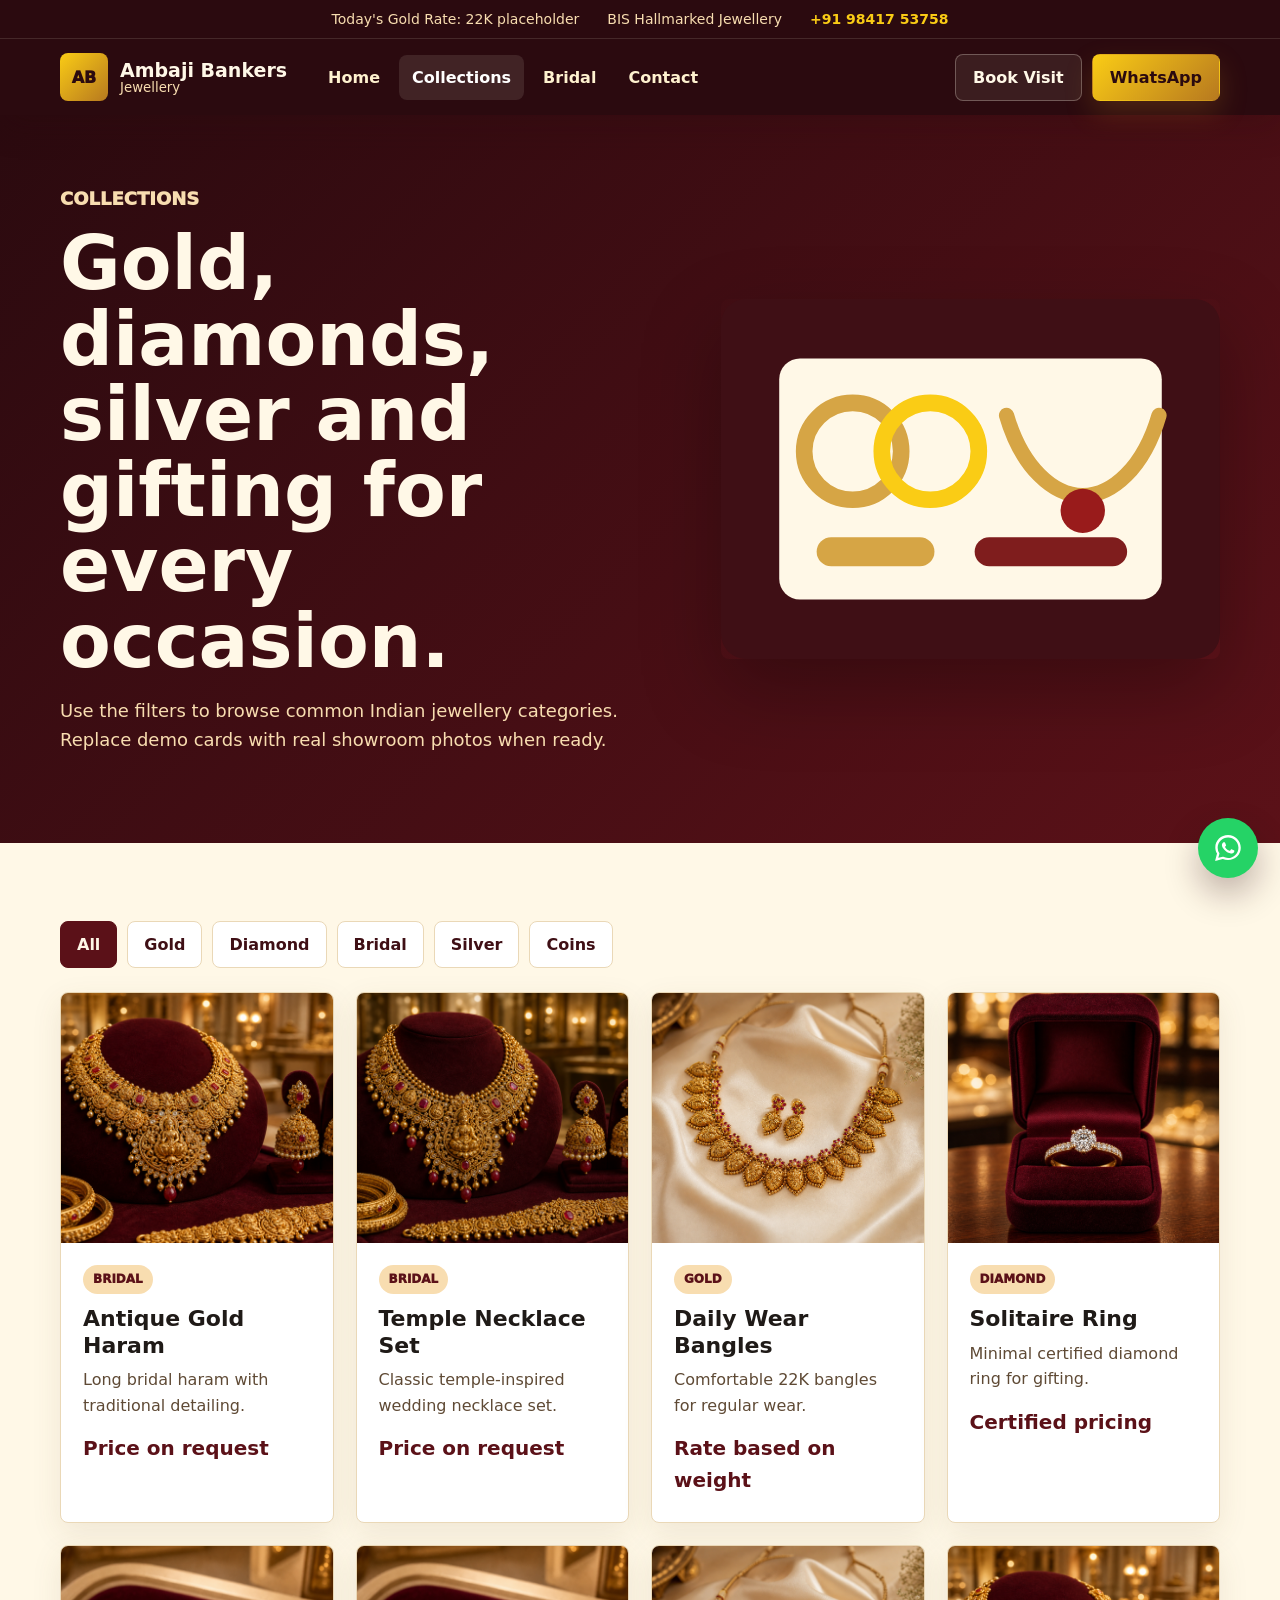
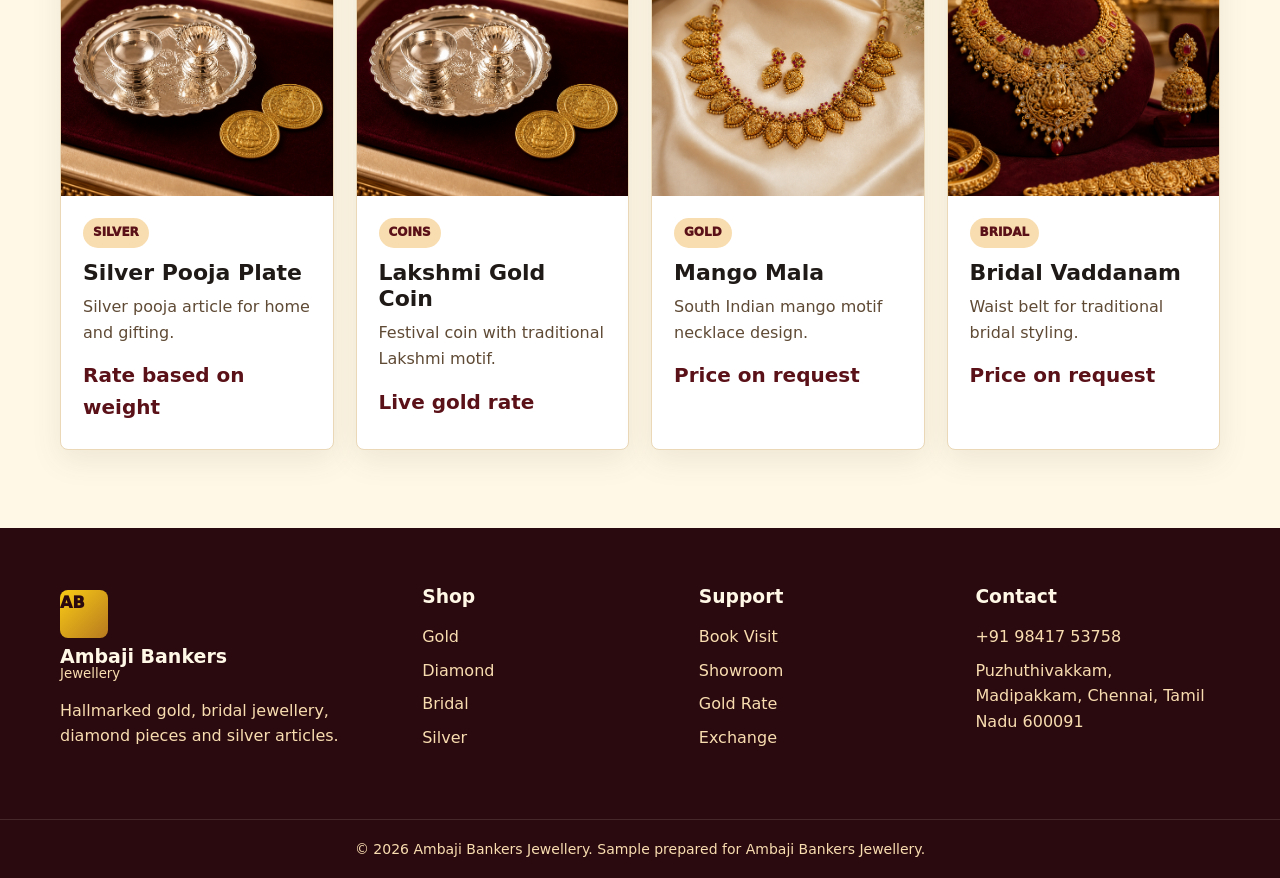
==== collections.html @ 3925c7f9 "Use prospect WhatsApp on floating chat button Route floating WhatsApp to Ambaji shop number instead " ====
<!DOCTYPE html>
<html lang="en">
  <head>
    <meta charset="UTF-8" />
    <meta name="viewport" content="width=device-width, initial-scale=1.0" />
    <title>Collections | Ambaji Bankers Jewellery</title>
    <meta name="description" content="Browse gold, diamond, bridal, silver and coin jewellery collections." />
    <link rel="stylesheet" href="styles.css" />
  </head>
  <body data-page="collections">
    <header class="site-header">
      <div class="top-bar"><span>Today's Gold Rate: 22K placeholder</span><span>BIS Hallmarked Jewellery</span><a href="tel:+919841753758">+91 98417 53758</a></div>
      <nav class="navbar" aria-label="Primary navigation">
        <a class="brand" href="index.html"><span class="brand-mark">AB</span><span><strong>Ambaji Bankers</strong><small>Jewellery</small></span></a>
        <button class="menu-toggle" type="button" aria-expanded="false" aria-controls="mobile-menu"><span></span><span></span><span></span><span class="sr-only">Open menu</span></button>
        <div class="nav-links"><a href="index.html">Home</a><a class="active" href="collections.html">Collections</a><a href="bridal.html">Bridal</a><a href="contact.html">Contact</a></div>
        <div class="nav-actions"><a class="ghost-button" href="contact.html#appointment">Book Visit</a><a class="primary-button" href="https://wa.me/919841753758">WhatsApp</a></div>
      </nav>
      <div class="mobile-menu" id="mobile-menu" hidden><a href="index.html">Home</a><a href="collections.html">Collections</a><a href="bridal.html">Bridal</a><a href="contact.html">Contact</a></div>
    </header>

    <main>
      <section class="page-hero">
        <div class="section-inner page-hero-grid">
          <div>
            <p class="eyebrow">Collections</p>
            <h1>Gold, diamonds, silver and gifting for every occasion.</h1>
            <p>Use the filters to browse common Indian jewellery categories. Replace demo cards with real showroom photos when ready.</p>
          </div>
          <img src="assets/collection-tray.svg" alt="Jewellery collection tray" />
        </div>
      </section>

      <section class="section">
        <div class="section-inner">
          <div class="filter-tabs" data-filter-group="products">
            <button class="active" type="button" data-filter="all">All</button>
            <button type="button" data-filter="gold">Gold</button>
            <button type="button" data-filter="diamond">Diamond</button>
            <button type="button" data-filter="bridal">Bridal</button>
            <button type="button" data-filter="silver">Silver</button>
            <button type="button" data-filter="coins">Coins</button>
          </div>
          <div class="product-grid full" data-render="products"></div>
        </div>
      </section>
    </main>

    <footer class="site-footer">
      <div class="section-inner footer-grid">
        <div><a class="brand footer-brand" href="index.html"><span class="brand-mark">AB</span><span><strong>Ambaji Bankers</strong><small>Jewellery</small></span></a><p>Hallmarked gold, bridal jewellery, diamond pieces and silver articles.</p></div>
        <div><h3>Shop</h3><a href="#gold">Gold</a><a href="#diamond">Diamond</a><a href="bridal.html">Bridal</a><a href="#silver">Silver</a></div>
        <div><h3>Support</h3><a href="contact.html#appointment">Book Visit</a><a href="contact.html">Showroom</a><a href="contact.html">Gold Rate</a><a href="contact.html">Exchange</a></div>
        <div><h3>Contact</h3><a href="tel:+919841753758">+91 98417 53758</a><span>Puzhuthivakkam, Madipakkam, Chennai, Tamil Nadu 600091</span></div>
      </div>
      <div class="footer-bottom">&copy; 2026 Ambaji Bankers Jewellery. Sample prepared for Ambaji Bankers Jewellery.</div>
    </footer>
    <script src="script.js"></script>
  </body>
</html>
---- styles.css ----
:root {
  --maroon-950: #2b0a0f;
  --maroon-900: #3f0f15;
  --maroon-800: #5b1118;
  --gold-600: #b7791f;
  --gold-500: #d6a545;
  --gold-400: #facc15;
  --ivory: #fff8e7;
  --cream: #f8ead2;
  --charcoal: #1f1a17;
  --brown: #5f4a35;
  --line: #ead8b7;
  --white: #ffffff;
  --shadow: 0 18px 50px rgba(43, 10, 15, 0.18);
  --max: 1160px;
}

* {
  box-sizing: border-box;
}

html {
  scroll-behavior: smooth;
}

body {
  margin: 0;
  font-family: system-ui, -apple-system, BlinkMacSystemFont, "Segoe UI", sans-serif;
  color: var(--charcoal);
  background: var(--ivory);
  line-height: 1.6;
}

body.menu-open {
  overflow: hidden;
}

img {
  display: block;
  max-width: 100%;
}

a {
  color: inherit;
  text-decoration: none;
}

button,
input,
select,
textarea {
  font: inherit;
}

button {
  cursor: pointer;
}

.sr-only {
  position: absolute;
  width: 1px;
  height: 1px;
  padding: 0;
  margin: -1px;
  overflow: hidden;
  clip: rect(0, 0, 0, 0);
  white-space: nowrap;
  border: 0;
}

.site-header {
  position: sticky;
  top: 0;
  z-index: 50;
  color: var(--ivory);
  background: var(--maroon-950);
  box-shadow: 0 12px 30px rgba(43, 10, 15, 0.22);
}

.top-bar {
  display: flex;
  justify-content: center;
  gap: 28px;
  padding: 8px 20px;
  font-size: 14px;
  color: #f8ddb0;
  border-bottom: 1px solid rgba(255, 248, 231, 0.12);
}

.top-bar a {
  color: var(--gold-400);
  font-weight: 800;
}

.navbar {
  width: min(var(--max), calc(100% - 36px));
  min-height: 76px;
  margin: 0 auto;
  display: flex;
  align-items: center;
  gap: 28px;
}

.brand {
  display: inline-flex;
  align-items: center;
  gap: 12px;
  flex: 0 0 auto;
}

.brand-mark {
  display: grid;
  width: 48px;
  height: 48px;
  place-items: center;
  border-radius: 8px;
  color: var(--maroon-950);
  background: linear-gradient(135deg, var(--gold-400), var(--gold-600));
  font-weight: 950;
}

.brand strong,
.brand small {
  display: block;
  line-height: 1.1;
}

.brand strong {
  font-size: 19px;
}

.brand small {
  color: #f8ddb0;
}

.nav-links {
  display: flex;
  align-items: center;
  gap: 6px;
  flex: 1;
}

.nav-links a {
  padding: 10px 13px;
  border-radius: 8px;
  color: #fff2cf;
  font-weight: 800;
}

.nav-links a:hover,
.nav-links a:focus-visible,
.nav-links a.active {
  background: rgba(255, 248, 231, 0.1);
  color: var(--white);
}

.nav-actions {
  display: flex;
  gap: 10px;
}

.primary-button,
.ghost-button {
  display: inline-flex;
  align-items: center;
  justify-content: center;
  min-height: 42px;
  padding: 10px 17px;
  border-radius: 8px;
  border: 1px solid transparent;
  font-weight: 900;
  transition: transform 160ms ease, box-shadow 160ms ease;
}

.primary-button {
  color: var(--maroon-950);
  background: linear-gradient(135deg, var(--gold-400), var(--gold-600));
  box-shadow: 0 12px 28px rgba(183, 121, 31, 0.24);
}

.ghost-button {
  color: var(--ivory);
  background: rgba(255, 248, 231, 0.08);
  border-color: rgba(255, 248, 231, 0.28);
}

.primary-button:hover,
.primary-button:focus-visible,
.ghost-button:hover,
.ghost-button:focus-visible {
  transform: translateY(-1px);
}

.large {
  min-height: 50px;
  padding: 12px 22px;
}

.menu-toggle {
  display: none;
  width: 44px;
  height: 44px;
  margin-left: auto;
  border: 1px solid rgba(255, 248, 231, 0.25);
  border-radius: 8px;
  background: rgba(255, 248, 231, 0.08);
  padding: 10px;
}

.menu-toggle span:not(.sr-only) {
  display: block;
  width: 20px;
  height: 2px;
  margin: 3px auto;
  background: var(--ivory);
}

.mobile-menu {
  display: none;
}

.section-inner {
  width: min(var(--max), calc(100% - 40px));
  margin: 0 auto;
}

.hero {
  color: var(--ivory);
  background:
    radial-gradient(circle at 75% 18%, rgba(250, 204, 21, 0.24), transparent 32%),
    linear-gradient(135deg, var(--maroon-950), var(--maroon-800));
  padding: 76px 0 84px;
}

.hero-grid,
.page-hero-grid,
.bridal-grid,
.festival-grid,
.contact-grid {
  display: grid;
  grid-template-columns: minmax(0, 1fr) minmax(320px, 0.82fr);
  gap: 52px;
  align-items: center;
}

.hero h1,
.page-hero h1,
.bridal-hero h1 {
  margin: 0;
  max-width: 760px;
  font-size: clamp(42px, 6vw, 74px);
  line-height: 1.02;
}

.hero p,
.page-hero p,
.bridal-hero p,
.festival-grid p {
  max-width: 650px;
  color: #f8ddb0;
  font-size: 18px;
}

.eyebrow {
  margin: 0 0 12px;
  color: var(--gold-400);
  font-size: 13px;
  font-weight: 950;
  text-transform: uppercase;
}

.hero-actions {
  display: flex;
  flex-wrap: wrap;
  gap: 14px;
  margin-top: 28px;
}

.hero-media {
  position: relative;
}

.hero-media img,
.page-hero-grid img,
.bridal-grid img {
  width: 100%;
  border-radius: 8px;
  box-shadow: 0 30px 80px rgba(0, 0, 0, 0.28);
}

.offer-card {
  position: absolute;
  right: -8px;
  bottom: 24px;
  width: min(230px, 62%);
  padding: 18px;
  border-radius: 8px;
  background: var(--ivory);
  color: var(--maroon-950);
  box-shadow: var(--shadow);
}

.offer-card strong,
.offer-card span {
  display: block;
}

.offer-card strong {
  font-size: 23px;
}

.trust-strip {
  background: var(--gold-400);
  color: var(--maroon-950);
}

.trust-grid {
  display: grid;
  grid-template-columns: repeat(4, 1fr);
}

.trust-grid span {
  padding: 20px;
  text-align: center;
  border-left: 1px solid rgba(43, 10, 15, 0.18);
  font-weight: 950;
}

.trust-grid span:first-child {
  border-left: 0;
}

.section {
  padding: 78px 0;
}

.section-ivory {
  background: #fbf0d8;
}

.section-maroon {
  color: var(--ivory);
  background: linear-gradient(135deg, var(--maroon-900), var(--maroon-800));
}

.section-heading {
  margin-bottom: 34px;
}

.section-heading h2,
.festival-grid h2,
.contact-panel h2 {
  margin: 0;
  max-width: 760px;
  font-size: clamp(32px, 4vw, 48px);
  line-height: 1.08;
}

.section-heading.split {
  display: flex;
  justify-content: space-between;
  gap: 24px;
  align-items: end;
}

.section-heading.center {
  text-align: center;
}

.section-heading.center h2,
.section-heading.center .eyebrow {
  margin-left: auto;
  margin-right: auto;
}

.text-link {
  color: var(--maroon-800);
  font-weight: 950;
}

.collection-grid,
.product-grid,
.service-grid,
.bridal-list {
  display: grid;
  grid-template-columns: repeat(3, minmax(0, 1fr));
  gap: 22px;
}

.product-grid.full {
  grid-template-columns: repeat(4, minmax(0, 1fr));
}

.collection-card,
.product-card,
.service-grid article,
.bridal-list article,
.contact-panel,
.visit-form {
  border: 1px solid var(--line);
  border-radius: 8px;
  background: var(--white);
  box-shadow: 0 10px 30px rgba(95, 74, 53, 0.1);
}

.collection-card {
  overflow: hidden;
}

.collection-art,
.product-art {
  display: grid;
  min-height: 180px;
  place-items: center;
  color: var(--maroon-950);
  background: radial-gradient(circle, #fff7d6, #eed39d);
  font-size: 52px;
  font-weight: 950;
}

.collection-photo,
.product-photo {
  width: 100%;
  object-fit: cover;
  background: var(--cream);
}

.collection-photo {
  height: 210px;
  object-position: center;
}

.collection-body,
.product-body,
.service-grid article,
.bridal-list article,
.contact-panel,
.visit-form {
  padding: 22px;
}

.collection-body h3,
.product-body h3,
.service-grid h3 {
  margin: 0 0 8px;
  font-size: 22px;
  line-height: 1.2;
}

.collection-body p,
.product-body p,
.service-grid p,
.bridal-list span,
.contact-panel p {
  margin: 0;
  color: var(--brown);
}

.product-card {
  overflow: hidden;
}

.product-art {
  min-height: 220px;
  color: var(--gold-600);
}

.product-photo {
  height: 250px;
  object-position: center;
}

.product-body strong {
  display: block;
  margin: 14px 0 4px;
  color: var(--maroon-800);
  font-size: 20px;
}

.tag {
  display: inline-flex;
  margin-bottom: 12px;
  padding: 5px 10px;
  border-radius: 999px;
  color: var(--maroon-800);
  background: #f8ddb0;
  font-size: 12px;
  font-weight: 950;
  text-transform: uppercase;
}

.filter-tabs {
  display: flex;
  flex-wrap: wrap;
  gap: 10px;
  margin-bottom: 24px;
}

.filter-tabs button {
  border: 1px solid var(--line);
  border-radius: 8px;
  background: var(--white);
  color: var(--maroon-900);
  padding: 10px 16px;
  font-weight: 900;
}

.filter-tabs button.active,
.filter-tabs button:hover,
.filter-tabs button:focus-visible {
  border-color: var(--maroon-800);
  background: var(--maroon-800);
  color: var(--ivory);
}

.festival-grid {
  grid-template-columns: minmax(0, 1fr) auto;
}

.page-hero,
.bridal-hero {
  padding: 70px 0;
  color: var(--ivory);
  background: linear-gradient(135deg, var(--maroon-950), var(--maroon-800));
}

.bridal-list {
  grid-template-columns: repeat(4, minmax(0, 1fr));
}

.bridal-list strong,
.bridal-list span {
  display: block;
}

.bridal-list strong {
  color: var(--maroon-900);
  font-size: 20px;
}

.bridal-list span {
  margin-top: 8px;
}

.contact-grid {
  align-items: start;
}

.contact-panel .primary-button {
  margin-top: 20px;
}

.map-placeholder {
  display: grid;
  place-items: center;
  min-height: 220px;
  margin-top: 24px;
  padding: 24px;
  border-radius: 8px;
  text-align: center;
  color: var(--ivory);
  background:
    linear-gradient(90deg, rgba(255, 248, 231, 0.09) 1px, transparent 1px),
    linear-gradient(rgba(255, 248, 231, 0.09) 1px, transparent 1px),
    var(--maroon-900);
  background-size: 32px 32px;
}

.map-placeholder span {
  display: block;
  color: #f8ddb0;
}

.visit-form {
  display: grid;
  gap: 14px;
}

.visit-form label {
  display: grid;
  gap: 7px;
  color: var(--brown);
  font-weight: 850;
}

.visit-form input,
.visit-form select,
.visit-form textarea {
  width: 100%;
  border: 1px solid var(--line);
  border-radius: 8px;
  padding: 12px 13px;
  color: var(--charcoal);
  background: var(--white);
}

.visit-form input:focus,
.visit-form select:focus,
.visit-form textarea:focus {
  outline: 3px solid rgba(214, 165, 69, 0.24);
  border-color: var(--gold-600);
}

.form-status {
  min-height: 24px;
  margin: 0;
  color: #15803d;
  font-weight: 850;
}

.hidden {
  display: none !important;
}

.site-footer {
  color: #f8ddb0;
  background: var(--maroon-950);
}

.footer-grid {
  display: grid;
  grid-template-columns: 1.35fr repeat(3, 1fr);
  gap: 32px;
  padding: 54px 0;
}

.footer-grid h3 {
  margin: 0 0 12px;
  color: var(--ivory);
}

.footer-grid a,
.footer-grid span {
  display: block;
  margin: 8px 0;
}

.footer-grid a:hover {
  color: var(--gold-400);
}

.footer-brand {
  color: var(--ivory);
}

.footer-bottom {
  padding: 18px 24px;
  text-align: center;
  border-top: 1px solid rgba(255, 248, 231, 0.12);
  font-size: 14px;
}

.floating-whatsapp {
  position: fixed;
  right: 22px;
  bottom: 22px;
  z-index: 80;
  display: grid;
  width: 60px;
  height: 60px;
  place-items: center;
  border-radius: 999px;
  background: #25d366;
  color: var(--white);
  box-shadow: 0 16px 34px rgba(43, 10, 15, 0.3);
  transition: transform 160ms ease, box-shadow 160ms ease;
}

.floating-whatsapp:hover,
.floating-whatsapp:focus-visible {
  transform: translateY(-2px);
  box-shadow: 0 20px 42px rgba(43, 10, 15, 0.36);
}

.floating-whatsapp svg {
  width: 36px;
  height: 36px;
  fill: currentColor;
}

@media (max-width: 980px) {
  .nav-links,
  .nav-actions {
    display: none;
  }

  .menu-toggle {
    display: block;
  }

  .mobile-menu {
    position: fixed;
    inset: 116px 14px auto;
    display: grid;
    gap: 10px;
    padding: 18px;
    border: 1px solid rgba(255, 248, 231, 0.16);
    border-radius: 8px;
    background: var(--maroon-900);
    box-shadow: var(--shadow);
  }

  .mobile-menu a {
    padding: 14px;
    border-radius: 8px;
    background: rgba(255, 248, 231, 0.08);
    font-weight: 900;
  }

  .hero-grid,
  .page-hero-grid,
  .bridal-grid,
  .contact-grid,
  .festival-grid {
    grid-template-columns: 1fr;
  }

  .collection-grid,
  .product-grid,
  .product-grid.full,
  .service-grid,
  .bridal-list,
  .trust-grid,
  .footer-grid {
    grid-template-columns: repeat(2, minmax(0, 1fr));
  }
}

@media (max-width: 680px) {
  .top-bar {
    display: none;
  }

  .navbar {
    min-height: 70px;
    width: calc(100% - 28px);
  }

  .mobile-menu {
    inset: 82px 12px auto;
  }

  .hero,
  .section,
  .page-hero,
  .bridal-hero {
    padding: 54px 0;
  }

  .section-inner {
    width: min(100% - 28px, var(--max));
  }

  .hero h1,
  .page-hero h1,
  .bridal-hero h1 {
    font-size: 40px;
  }

  .hero p,
  .page-hero p,
  .bridal-hero p,
  .festival-grid p {
    font-size: 16px;
  }

  .section-heading.split {
    display: block;
  }

  .section-heading.split .text-link {
    display: inline-block;
    margin-top: 14px;
  }

  .collection-grid,
  .product-grid,
  .product-grid.full,
  .service-grid,
  .bridal-list,
  .trust-grid,
  .footer-grid {
    grid-template-columns: 1fr;
  }

  .trust-grid span {
    border-left: 0;
    border-top: 1px solid rgba(43, 10, 15, 0.18);
  }

  .trust-grid span:first-child {
    border-top: 0;
  }

  .floating-whatsapp {
    right: 16px;
    bottom: 16px;
    width: 54px;
    height: 54px;
  }

  .floating-whatsapp svg {
    width: 32px;
    height: 32px;
  }
}

@media (prefers-reduced-motion: reduce) {
  *,
  *::before,
  *::after {
    scroll-behavior: auto !important;
    transition-duration: 0.01ms !important;
  }
}
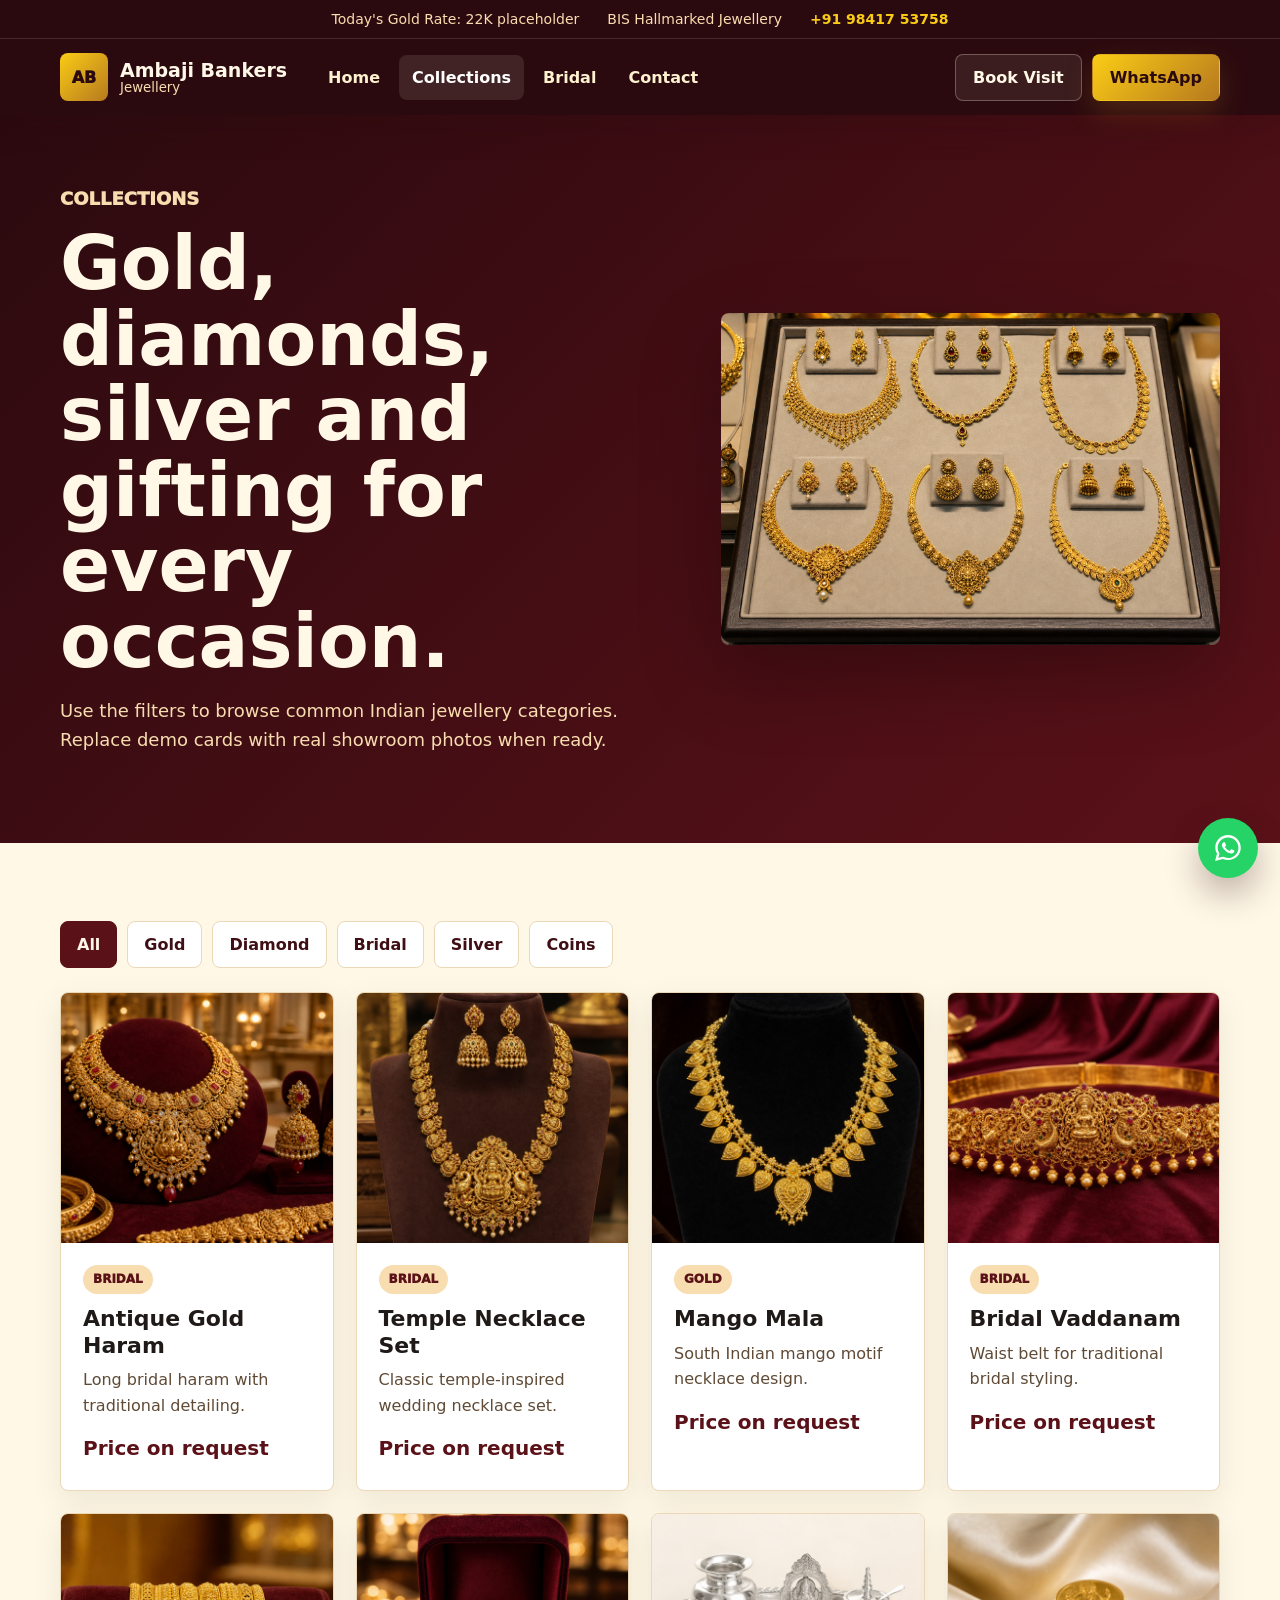
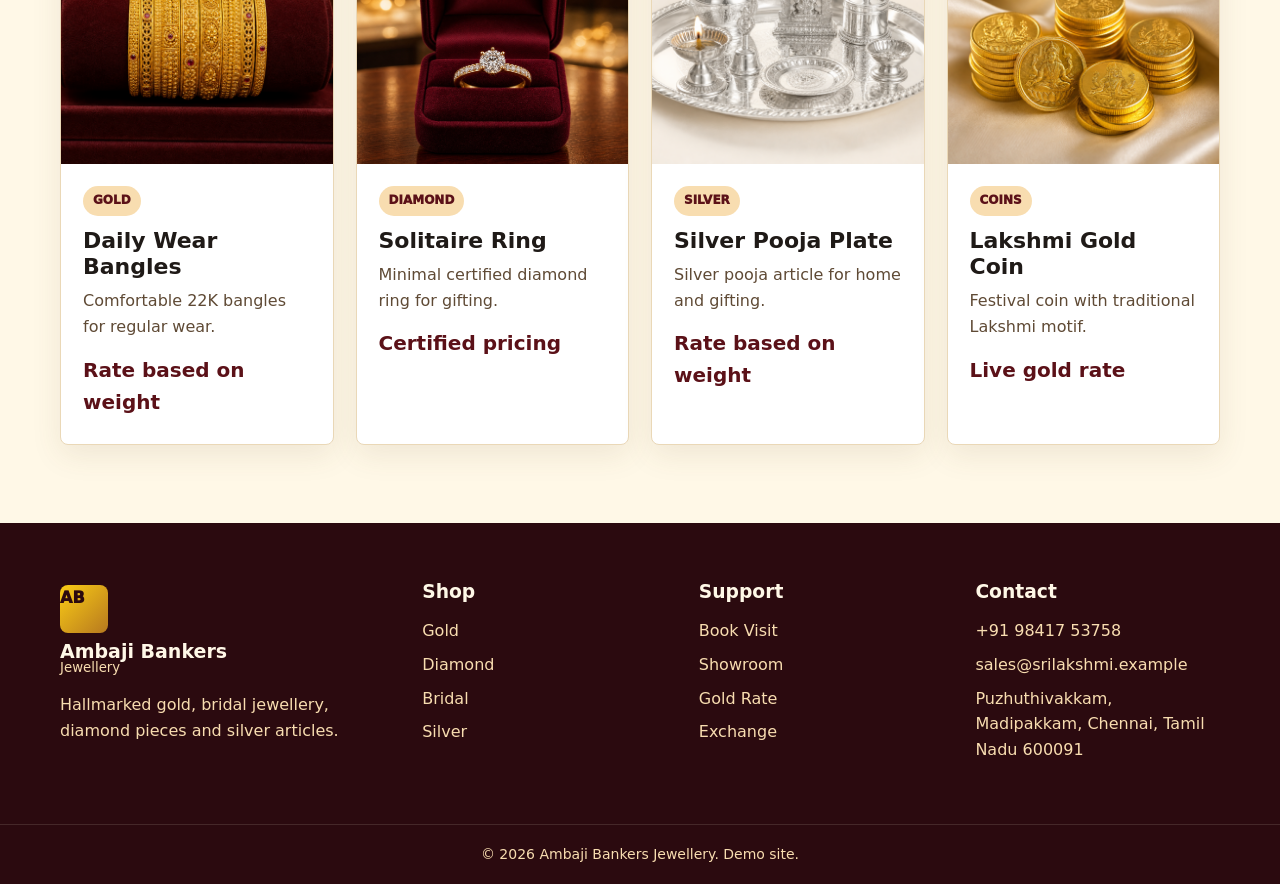
==== commit 590ed702: "Replace SVG placeholders with unique jewelry photos Add generated PNG assets for bangles, coins, sho" ====
--- a/collections.html
+++ b/collections.html
@@ -27,7 +27,7 @@
             <h1>Gold, diamonds, silver and gifting for every occasion.</h1>
             <p>Use the filters to browse common Indian jewellery categories. Replace demo cards with real showroom photos when ready.</p>
           </div>
-          <img src="assets/collection-tray.svg" alt="Jewellery collection tray" />
+          <img src="assets/photo-collection-display.png" alt="Jewellery collection tray" />
         </div>
       </section>
 
@@ -51,9 +51,9 @@
         <div><a class="brand footer-brand" href="index.html"><span class="brand-mark">AB</span><span><strong>Ambaji Bankers</strong><small>Jewellery</small></span></a><p>Hallmarked gold, bridal jewellery, diamond pieces and silver articles.</p></div>
         <div><h3>Shop</h3><a href="#gold">Gold</a><a href="#diamond">Diamond</a><a href="bridal.html">Bridal</a><a href="#silver">Silver</a></div>
         <div><h3>Support</h3><a href="contact.html#appointment">Book Visit</a><a href="contact.html">Showroom</a><a href="contact.html">Gold Rate</a><a href="contact.html">Exchange</a></div>
-        <div><h3>Contact</h3><a href="tel:+919841753758">+91 98417 53758</a><span>Puzhuthivakkam, Madipakkam, Chennai, Tamil Nadu 600091</span></div>
+        <div><h3>Contact</h3><a href="tel:+919841753758">+91 98417 53758</a><a href="mailto:sales@srilakshmi.example">sales@srilakshmi.example</a><span>Puzhuthivakkam, Madipakkam, Chennai, Tamil Nadu 600091</span></div>
       </div>
-      <div class="footer-bottom">&copy; 2026 Ambaji Bankers Jewellery. Sample prepared for Ambaji Bankers Jewellery.</div>
+      <div class="footer-bottom">&copy; 2026 Ambaji Bankers Jewellery. Demo site.</div>
     </footer>
     <script src="script.js"></script>
   </body>
--- a/styles.css
+++ b/styles.css
@@ -219,6 +219,10 @@
   display: none;
 }
 
+.mobile-menu:not([hidden]) {
+  display: grid;
+}
+
 .section-inner {
   width: min(var(--max), calc(100% - 40px));
   margin: 0 auto;
@@ -688,7 +692,7 @@
     display: block;
   }
 
-  .mobile-menu {
+  .mobile-menu:not([hidden]) {
     position: fixed;
     inset: 116px 14px auto;
     display: grid;
@@ -698,6 +702,7 @@
     border-radius: 8px;
     background: var(--maroon-900);
     box-shadow: var(--shadow);
+    z-index: 60;
   }
 
   .mobile-menu a {
@@ -736,7 +741,7 @@
     width: calc(100% - 28px);
   }
 
-  .mobile-menu {
+  .mobile-menu:not([hidden]) {
     inset: 82px 12px auto;
   }
 
